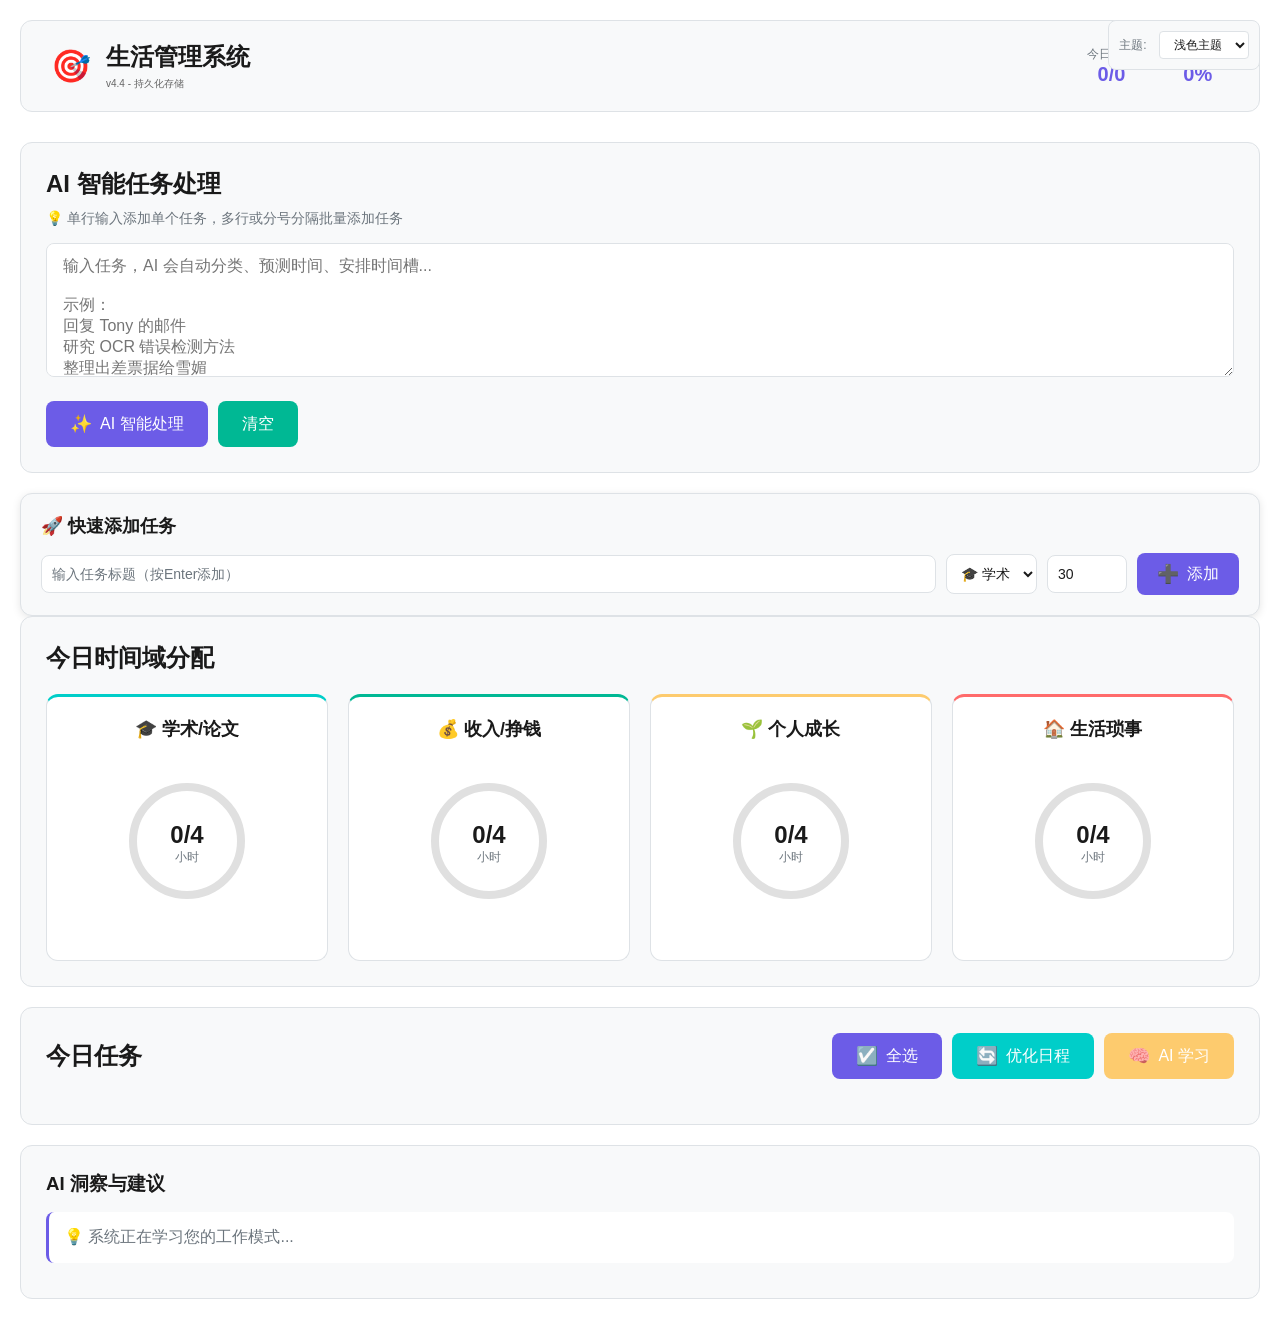
==== docs/index.html @ 6263c87d "🔧 v4.7 - 修复任务完成和404错误 - 修复clearTaskReminder未定义错误 - 修复已完成任务404错误（跳过更新已归档任务） - 优化今日已完成任务显示逻辑 - 更新所有版本号" ====
<!DOCTYPE html>
<html lang="zh">
<head>
    <meta charset="UTF-8">
    <meta name="viewport" content="width=device-width, initial-scale=1.0">
    <title>生活管理系统 v4.7 - AI智能化版本</title>
    <!-- 版本标识 -->
    <meta name="version" content="v4.7">
    <meta name="description" content="v4.7：修复任务完成显示问题，优化今日已完成任务管理">
    
    <!-- Favicon -->
    <link rel="icon" type="image/x-icon" href="./favicon.ico">
    <link rel="shortcut icon" href="./favicon.ico">
    
    <!-- PWA支持 -->
    <link rel="manifest" href="./manifest.json">
    <meta name="theme-color" content="#007AFF">
    <meta name="apple-mobile-web-app-capable" content="yes">
    <meta name="apple-mobile-web-app-status-bar-style" content="default">
    <meta name="apple-mobile-web-app-title" content="生活管理">
    <meta name="application-name" content="生活管理系统">
    <meta name="msapplication-TileColor" content="#007AFF">
    <meta name="msapplication-config" content="./assets/browserconfig.xml">
    
    <!-- iOS Safari 支持 -->
    <link rel="apple-touch-icon" sizes="180x180" href="./assets/icons/icon-192x192.png">
    <link rel="apple-touch-startup-image" href="./assets/icons/icon-512x192.png">
    
    <!-- Android Chrome 支持 -->
    <meta name="mobile-web-app-capable" content="yes">
    <meta name="mobile-web-app-status-bar-style" content="default">
    
    <!-- 主题样式 -->
    <link id="theme-stylesheet" rel="stylesheet" href="./css/theme-light.css?v=4.0">
    <!-- 移动端响应式样式 -->
    <link rel="stylesheet" href="./css/mobile.css?v=4.0">
</head>
<body>
    <!-- 主题切换器 -->
    <div class="theme-switcher">
        <label for="theme-select">主题:</label>
        <select id="theme-select" onchange="changeTheme(this.value)">
            <option value="light" selected>浅色主题</option>
            <option value="dark">深色模式</option>
        </select>
    </div>
    
    <div class="container">
        <!-- 顶部导航 -->
        <nav class="navbar">
            <div class="nav-brand">
                <span class="logo">🎯</span>
                <div>
                    <h1>生活管理系统</h1>
                    <span style="font-size: 10px; color: #666; font-weight: 500;">v4.4 - 持久化存储</span>
                </div>
            </div>
            <div class="nav-stats">
                <div class="stat-item">
                    <span class="stat-label">今日完成</span>
                    <span class="stat-value" id="todayCompleted">0/0</span>
                </div>
                <div class="stat-item">
                    <span class="stat-label">生产力分数</span>
                    <span class="stat-value" id="productivityScore">0%</span>
                </div>
            </div>
        </nav>

        <!-- AI 智能任务输入 -->
        <div class="ai-input-section">
            <h2>AI 智能任务处理</h2>
            <p class="input-hint">
                💡 单行输入添加单个任务，多行或分号分隔批量添加任务
            </p>
            <textarea id="aiTaskInput" 
                      placeholder="输入任务，AI 会自动分类、预测时间、安排时间槽...

示例：
回复 Tony 的邮件
研究 OCR 错误检测方法
整理出差票据给雪媚
法语老师通信30分钟

或用分号分隔：回复邮件；整理文档；开会讨论"
                      rows="6"></textarea>
            <div class="input-actions">
                <button onclick="aiProcessTasks()" class="btn btn-primary">
                    <span class="btn-icon">✨</span> AI 智能处理
                </button>
                <button onclick="clearInput()" class="btn btn-secondary">
                    清空
                </button>
            </div>
            <div id="aiProcessing" class="ai-processing hidden">
                <div class="loading-spinner"></div>
                <span>AI 正在处理...</span>
            </div>
            <div id="processResult" class="process-result hidden"></div>
        </div>
        
        <!-- 手工快速添加 -->
        <div class="manual-input-section">
            <h3>🚀 快速添加任务</h3>
            <div class="manual-input-flex">
                <input type="text" 
                       id="quickTaskInput" 
                       placeholder="输入任务标题（按Enter添加）" 
                       class="quick-task-input"
                       onkeypress="if(event.key==='Enter'){addQuickTask();}">
                <select id="quickTaskDomain" class="quick-task-select">
                    <option value="academic">🎓 学术</option>
                    <option value="income">💰 收入</option>
                    <option value="growth">🌱 成长</option>
                    <option value="life">🏠 生活</option>
                </select>
                <input type="number" 
                       id="quickTaskMinutes" 
                       placeholder="分钟" 
                       value="30" 
                       min="5" 
                       max="480"
                       class="quick-task-number">
                <button onclick="addQuickTask()" class="btn btn-primary quick-add-btn">
                    <span class="btn-icon">➕</span> 添加
                </button>
            </div>
        </div>

        <!-- 时间域仪表板 -->
        <div class="domain-dashboard">
            <h2>今日时间域分配</h2>
            <div class="domains-grid">
                <div class="domain-card academic" data-domain="academic">
                    <h3>🎓 学术/论文</h3>
                    <div class="progress-ring">
                        <svg width="120" height="120">
                            <circle cx="60" cy="60" r="54" fill="none" stroke="#e0e0e0" stroke-width="8"/>
                            <circle cx="60" cy="60" r="54" fill="none" stroke="#4285F4" stroke-width="8"
                                    stroke-dasharray="339.292" stroke-dashoffset="339.292"
                                    class="progress-ring-circle" id="academicProgress"/>
                        </svg>
                        <div class="progress-text">
                            <span class="hours">0/4</span>
                            <span class="label">小时</span>
                        </div>
                    </div>
                    <div class="domain-tasks" id="academicTasks"></div>
                </div>

                <div class="domain-card income" data-domain="income">
                    <h3>💰 收入/挣钱</h3>
                    <div class="progress-ring">
                        <svg width="120" height="120">
                            <circle cx="60" cy="60" r="54" fill="none" stroke="#e0e0e0" stroke-width="8"/>
                            <circle cx="60" cy="60" r="54" fill="none" stroke="#34A853" stroke-width="8"
                                    stroke-dasharray="339.292" stroke-dashoffset="339.292"
                                    class="progress-ring-circle" id="incomeProgress"/>
                        </svg>
                        <div class="progress-text">
                            <span class="hours">0/4</span>
                            <span class="label">小时</span>
                        </div>
                    </div>
                    <div class="domain-tasks" id="incomeTasks"></div>
                </div>

                <div class="domain-card growth" data-domain="growth">
                    <h3>🌱 个人成长</h3>
                    <div class="progress-ring">
                        <svg width="120" height="120">
                            <circle cx="60" cy="60" r="54" fill="none" stroke="#e0e0e0" stroke-width="8"/>
                            <circle cx="60" cy="60" r="54" fill="none" stroke="#FBBC04" stroke-width="8"
                                    stroke-dasharray="339.292" stroke-dashoffset="339.292"
                                    class="progress-ring-circle" id="growthProgress"/>
                        </svg>
                        <div class="progress-text">
                            <span class="hours">0/4</span>
                            <span class="label">小时</span>
                        </div>
                    </div>
                    <div class="domain-tasks" id="growthTasks"></div>
                </div>

                <div class="domain-card life" data-domain="life">
                    <h3>🏠 生活琐事</h3>
                    <div class="progress-ring">
                        <svg width="120" height="120">
                            <circle cx="60" cy="60" r="54" fill="none" stroke="#e0e0e0" stroke-width="8"/>
                            <circle cx="60" cy="60" r="54" fill="none" stroke="#EA4335" stroke-width="8"
                                    stroke-dasharray="339.292" stroke-dashoffset="339.292"
                                    class="progress-ring-circle" id="lifeProgress"/>
                        </svg>
                        <div class="progress-text">
                            <span class="hours">0/4</span>
                            <span class="label">小时</span>
                        </div>
                    </div>
                    <div class="domain-tasks" id="lifeTasks"></div>
                </div>
            </div>
        </div>

        <!-- 任务列表 -->
        <div class="tasks-section">
            <div class="section-header">
                <h2>今日任务</h2>
                <div class="action-buttons">
                    <button onclick="toggleSelectAll()" class="btn btn-select-all">
                        <span class="btn-icon">☑️</span> 全选
                    </button>
                    <button onclick="deleteSelectedTasks()" class="btn btn-delete-selected" style="display:none;">
                        <span class="btn-icon">🗑️</span> 删除选中
                    </button>
                    <button onclick="optimizeSchedule()" class="btn btn-optimize">
                        <span class="btn-icon">🔄</span> 优化日程
                    </button>
                    <button onclick="updateOntology()" class="btn btn-learn">
                        <span class="btn-icon">🧠</span> AI 学习
                    </button>
                </div>
            </div>
            <div id="tasksList" class="tasks-list"></div>
        </div>

        <!-- AI 洞察面板 -->
        <div class="insights-panel">
            <h3>AI 洞察与建议</h3>
            <div id="aiInsights" class="insights-content">
                <div class="insight-item">
                    💡 系统正在学习您的工作模式...
                </div>
            </div>
        </div>
    </div>

    <!-- Toast 提示 -->
    <div id="toast" class="toast"></div>

    <!-- PWA安装提示 -->
    <div id="pwa-install-banner" class="pwa-install-banner" style="display: none;">
        <div class="pwa-banner-content">
            <span>🚀 安装生活管理系统到您的设备</span>
            <div class="pwa-banner-actions">
                <button id="pwa-install-btn" class="btn btn-primary">安装</button>
                <button id="pwa-dismiss-btn" class="btn btn-secondary">稍后</button>
            </div>
        </div>
    </div>

    <!-- 加载API配置 -->
    <script src="./js/config.js?v=4.0"></script>
    <script src="./js/app.js?v=4.0"></script>
    
    <!-- 主题切换功能 -->
    <script>
        function changeTheme(theme) {
            const themeStylesheet = document.getElementById('theme-stylesheet');
            themeStylesheet.href = `./css/theme-${theme}.css?v=4.0`;
            localStorage.setItem('selectedTheme', theme);
        }
        
        // 加载保存的主题
        document.addEventListener('DOMContentLoaded', () => {
            const savedTheme = localStorage.getItem('selectedTheme') || 'light';
            document.getElementById('theme-select').value = savedTheme;
            changeTheme(savedTheme);
        });
    </script>
    
    <!-- PWA支持脚本 -->
    <script>
        // Service Worker 注册 (仅在 HTTP/HTTPS 协议下)
        if ('serviceWorker' in navigator && window.location.protocol !== 'file:') {
            window.addEventListener('load', () => {
                navigator.serviceWorker.register('./js/sw.js')
                    .then(registration => {
                        console.log('SW registered: ', registration);
                        
                        // 检查更新
                        registration.addEventListener('updatefound', () => {
                            const newWorker = registration.installing;
                            newWorker.addEventListener('statechange', () => {
                                if (newWorker.state === 'installed' && navigator.serviceWorker.controller) {
                                    // 显示更新提示
                                    showUpdateNotification(registration);
                                }
                            });
                        });
                    })
                    .catch(registrationError => {
                        console.log('SW registration failed: ', registrationError);
                    });
            });
        }

        // PWA 安装提示
        let deferredPrompt;
        
        window.addEventListener('beforeinstallprompt', (e) => {
            console.log('PWA安装提示可用');
            e.preventDefault();
            deferredPrompt = e;
            
            // 显示自定义安装横幅
            const installBanner = document.getElementById('pwa-install-banner');
            const installBtn = document.getElementById('pwa-install-btn');
            const dismissBtn = document.getElementById('pwa-dismiss-btn');
            
            // 检查用户是否之前拒绝过安装
            const dismissed = localStorage.getItem('pwa-install-dismissed');
            if (!dismissed) {
                installBanner.style.display = 'block';
                setTimeout(() => {
                    installBanner.classList.add('show');
                }, 100);
            }
            
            installBtn.addEventListener('click', async () => {
                installBanner.style.display = 'none';
                deferredPrompt.prompt();
                
                const { outcome } = await deferredPrompt.userChoice;
                console.log(`用户选择: ${outcome}`);
                
                if (outcome === 'accepted') {
                    showToast('🎉 应用安装成功！', 'success');
                } else {
                    localStorage.setItem('pwa-install-dismissed', 'true');
                }
                
                deferredPrompt = null;
            });
            
            dismissBtn.addEventListener('click', () => {
                installBanner.style.display = 'none';
                localStorage.setItem('pwa-install-dismissed', 'true');
                
                // 7天后再次显示
                setTimeout(() => {
                    localStorage.removeItem('pwa-install-dismissed');
                }, 7 * 24 * 60 * 60 * 1000);
            });
        });

        // 应用安装完成
        window.addEventListener('appinstalled', () => {
            console.log('PWA 安装完成');
            showToast('🎉 应用已添加到主屏幕！', 'success');
            localStorage.removeItem('pwa-install-dismissed');
        });

        // 显示更新通知
        function showUpdateNotification(registration) {
            const updateToast = document.createElement('div');
            updateToast.className = 'toast toast-update';
            updateToast.innerHTML = `
                <div style="display: flex; align-items: center; justify-content: space-between;">
                    <span>🔄 应用有新版本可用</span>
                    <div>
                        <button onclick="updateApp('${registration}')" class="btn btn-primary btn-small">更新</button>
                        <button onclick="this.parentElement.parentElement.parentElement.remove()" class="btn btn-secondary btn-small">稍后</button>
                    </div>
                </div>
            `;
            document.body.appendChild(updateToast);
            
            setTimeout(() => {
                updateToast.classList.add('show');
            }, 100);
        }

        // 更新应用
        function updateApp(registration) {
            const worker = registration.waiting;
            worker.postMessage({ type: 'SKIP_WAITING' });
            
            worker.addEventListener('statechange', () => {
                if (worker.state === 'activated') {
                    window.location.reload();
                }
            });
        }

        // 处理网络状态变化
        window.addEventListener('online', () => {
            showToast('🌐 网络已连接', 'success');
            // 触发后台同步
            if ('serviceWorker' in navigator && 'sync' in window.ServiceWorkerRegistration.prototype) {
                navigator.serviceWorker.ready.then(registration => {
                    return registration.sync.register('background-sync-tasks');
                });
            }
        });

        window.addEventListener('offline', () => {
            showToast('📱 离线模式 - 数据将在网络恢复时同步', 'info');
        });

        // 检测是否为PWA模式运行
        if (window.matchMedia && window.matchMedia('(display-mode: standalone)').matches) {
            console.log('在PWA模式下运行');
            document.body.classList.add('pwa-mode');
        }
    </script>

    <!-- PWA样式 -->
    <style>
        .pwa-install-banner {
            position: fixed;
            bottom: 0;
            left: 0;
            right: 0;
            background: linear-gradient(135deg, #007AFF, #0051D2);
            color: white;
            padding: 15px 20px;
            transform: translateY(100%);
            transition: transform 0.3s ease;
            z-index: 1000;
            box-shadow: 0 -4px 20px rgba(0,0,0,0.3);
        }

        .pwa-install-banner.show {
            transform: translateY(0);
        }

        .pwa-banner-content {
            display: flex;
            align-items: center;
            justify-content: space-between;
            max-width: 600px;
            margin: 0 auto;
        }

        .pwa-banner-actions {
            display: flex;
            gap: 10px;
        }

        .pwa-banner-actions .btn {
            padding: 8px 16px;
            border: none;
            border-radius: 6px;
            cursor: pointer;
            font-size: 14px;
            font-weight: 500;
        }

        .pwa-banner-actions .btn-primary {
            background: white;
            color: #007AFF;
        }

        .pwa-banner-actions .btn-secondary {
            background: rgba(255,255,255,0.2);
            color: white;
        }

        .toast-update {
            background: #4CAF50;
            color: white;
            position: fixed;
            top: 20px;
            right: 20px;
            padding: 15px 20px;
            border-radius: 8px;
            box-shadow: 0 4px 20px rgba(0,0,0,0.3);
            z-index: 1001;
        }

        .btn-small {
            padding: 4px 8px !important;
            font-size: 12px !important;
            margin-left: 5px;
        }

        /* PWA模式下的样式调整 */
        .pwa-mode {
            /* 为PWA模式添加特殊样式 */
        }

        @media (max-width: 768px) {
            .pwa-banner-content {
                flex-direction: column;
                gap: 10px;
                text-align: center;
            }
            
            .pwa-banner-actions {
                width: 100%;
                justify-content: center;
            }
        }
    </style>
</body>
</html>
---- docs/css/theme-light.css ----
/* 浅色主题 - 明亮简洁风格 */

:root {
    --bg-primary: #ffffff;
    --bg-secondary: #f8f9fa;
    --bg-tertiary: #ffffff;
    --text-primary: #1a1a1a;
    --text-secondary: #6c757d;
    --accent-purple: #6c5ce7;
    --accent-green: #00b894;
    --accent-yellow: #fdcb6e;
    --accent-red: #ff6b6b;
    --accent-blue: #00cec9;
    --border-color: #dee2e6;
}

* {
    margin: 0;
    padding: 0;
    box-sizing: border-box;
}

body {
    font-family: -apple-system, BlinkMacSystemFont, "Segoe UI", Roboto, "Helvetica Neue", Arial, sans-serif;
    background: var(--bg-primary);
    color: var(--text-primary);
    min-height: 100vh;
}

.container {
    max-width: 1400px;
    margin: 0 auto;
    padding: 20px;
}

/* 导航栏 */
.navbar {
    background: var(--bg-secondary);
    border: 1px solid var(--border-color);
    border-radius: 12px;
    padding: 20px 30px;
    display: flex;
    justify-content: space-between;
    align-items: center;
    margin-bottom: 30px;
}

.nav-brand {
    display: flex;
    align-items: center;
    gap: 15px;
}

.logo {
    font-size: 32px;
    filter: none;
}

.nav-brand h1 {
    font-size: 24px;
    font-weight: 600;
    color: var(--text-primary);
}

.nav-stats {
    display: flex;
    gap: 30px;
}

.stat-item {
    display: flex;
    flex-direction: column;
    align-items: center;
}

.stat-label {
    font-size: 12px;
    color: var(--text-secondary);
    text-transform: uppercase;
    letter-spacing: 0.5px;
}

.stat-value {
    font-size: 20px;
    font-weight: 600;
    color: var(--accent-purple);
}

/* 主题切换器 */
.theme-switcher {
    position: fixed;
    top: 20px;
    right: 20px;
    z-index: 1000;
    background: var(--bg-secondary);
    border: 1px solid var(--border-color);
    border-radius: 8px;
    padding: 10px;
}

.theme-switcher label {
    font-size: 12px;
    color: var(--text-secondary);
    margin-right: 8px;
}

.theme-switcher select {
    padding: 5px 10px;
    border-radius: 4px;
    border: 1px solid var(--border-color);
    background: var(--bg-tertiary);
    color: var(--text-primary);
    font-size: 12px;
    cursor: pointer;
}

/* AI 智能输入 */
.ai-input-section {
    background: var(--bg-secondary);
    border: 1px solid var(--border-color);
    border-radius: 12px;
    padding: 25px;
    margin-bottom: 20px;
}

.ai-input-section h2 {
    margin-bottom: 10px;
    color: var(--text-primary);
}

.input-hint {
    font-size: 14px;
    color: var(--text-secondary);
    margin-bottom: 15px;
}

.input-actions {
    display: flex;
    gap: 10px;
    margin-top: 10px;
}

.process-result {
    margin-top: 20px;
    padding: 15px;
    background: var(--bg-tertiary);
    border-radius: 8px;
    border-left: 3px solid var(--accent-purple);
}

.result-header {
    font-weight: 600;
    margin-bottom: 15px;
    color: var(--text-primary);
}

.domain-group {
    margin-bottom: 15px;
}

.domain-title {
    font-weight: 500;
    margin-bottom: 8px;
    color: var(--text-secondary);
}

.result-task-item {
    display: flex;
    justify-content: space-between;
    padding: 8px;
    background: var(--bg-primary);
    border-radius: 6px;
    margin-bottom: 5px;
}

.task-name {
    font-weight: 500;
    color: var(--text-primary);
}

.task-info {
    font-size: 12px;
    color: var(--text-secondary);
}

.input-group {
    display: flex;
    gap: 10px;
}

.task-input, textarea {
    flex: 1;
    padding: 12px 16px;
    border: 1px solid var(--border-color);
    border-radius: 8px;
    font-size: 16px;
    transition: all 0.3s ease;
    background: var(--bg-tertiary);
    color: var(--text-primary);
}

.task-input:focus, textarea:focus {
    outline: none;
    border-color: var(--accent-purple);
    box-shadow: 0 0 0 3px rgba(127, 90, 240, 0.1);
}

textarea {
    width: 100%;
    resize: vertical;
    font-family: inherit;
    margin-bottom: 10px;
}

/* 按钮 */
.btn {
    padding: 12px 24px;
    border: none;
    border-radius: 8px;
    font-size: 16px;
    font-weight: 500;
    cursor: pointer;
    transition: all 0.3s ease;
    display: inline-flex;
    align-items: center;
    gap: 8px;
}

.btn-primary {
    background: var(--accent-purple);
    color: white;
}

.btn-primary:hover {
    background: #5b4bd8;
    transform: translateY(-2px);
    box-shadow: 0 4px 12px rgba(108, 92, 231, 0.3);
}

.btn-secondary {
    background: var(--accent-green);
    color: white;
}

.btn-optimize {
    background: var(--accent-blue);
    color: white;
}

.btn-learn {
    background: var(--accent-yellow);
    color: var(--bg-primary);
}

.btn-icon {
    font-size: 18px;
}

/* AI 处理指示器 */
.ai-processing {
    display: flex;
    align-items: center;
    gap: 10px;
    margin-top: 15px;
    color: var(--accent-purple);
}

.loading-spinner {
    width: 20px;
    height: 20px;
    border: 3px solid var(--border-color);
    border-top-color: var(--accent-purple);
    border-radius: 50%;
    animation: spin 1s linear infinite;
}

@keyframes spin {
    to { transform: rotate(360deg); }
}

.hidden {
    display: none !important;
}

/* 时间域仪表板 */
.domain-dashboard {
    background: var(--bg-secondary);
    border: 1px solid var(--border-color);
    border-radius: 12px;
    padding: 25px;
    margin-bottom: 20px;
}

.domain-dashboard h2 {
    color: var(--text-primary);
    margin-bottom: 20px;
}

.domains-grid {
    display: grid;
    grid-template-columns: repeat(auto-fit, minmax(280px, 1fr));
    gap: 20px;
    margin-top: 20px;
}

.domain-card {
    background: var(--bg-tertiary);
    border-radius: 12px;
    padding: 20px;
    text-align: center;
    border: 1px solid var(--border-color);
    transition: all 0.3s ease;
}

.domain-card:hover {
    transform: translateY(-5px);
    border-color: var(--accent-purple);
}

.domain-card.academic { border-top: 3px solid var(--accent-blue); }
.domain-card.income { border-top: 3px solid var(--accent-green); }
.domain-card.growth { border-top: 3px solid var(--accent-yellow); }
.domain-card.life { border-top: 3px solid var(--accent-red); }

.domain-card h3 {
    margin-bottom: 20px;
    font-size: 18px;
    color: var(--text-primary);
}

/* 进度环 */
.progress-ring {
    position: relative;
    display: inline-block;
    margin: 20px 0;
}

.progress-ring-circle {
    transform: rotate(-90deg) !important;
    transform-origin: 50% 50%;
    transition: stroke-dashoffset 0.5s ease;
}

.progress-text {
    position: absolute;
    top: 50%;
    left: 50%;
    transform: translate(-50%, -50%);
    text-align: center;
}

.progress-text .hours {
    display: block;
    font-size: 24px;
    font-weight: 600;
    color: var(--text-primary);
}

.progress-text .label {
    display: block;
    font-size: 12px;
    color: var(--text-secondary);
}

/* 任务列表 */
.tasks-section {
    background: var(--bg-secondary);
    border: 1px solid var(--border-color);
    border-radius: 12px;
    padding: 25px;
    margin-bottom: 20px;
}

.section-header {
    display: flex;
    justify-content: space-between;
    align-items: center;
    margin-bottom: 20px;
}

.section-header h2 {
    color: var(--text-primary);
}

.action-buttons {
    display: flex;
    gap: 10px;
}

.tasks-list {
    display: flex;
    flex-direction: column;
    gap: 10px;
}

.task-item {
    background: var(--bg-tertiary);
    border-radius: 8px;
    padding: 15px;
    display: flex;
    align-items: center;
    gap: 15px;
    border-left: 4px solid var(--border-color);
    transition: all 0.3s ease;
}

.task-item:hover {
    background: var(--bg-primary);
    transform: translateX(5px);
}

.task-item.academic { border-left-color: var(--accent-blue); }
.task-item.income { border-left-color: var(--accent-green); }
.task-item.growth { border-left-color: var(--accent-yellow); }
.task-item.life { border-left-color: var(--accent-red); }

.task-checkbox {
    width: 20px;
    height: 20px;
    cursor: pointer;
    accent-color: var(--accent-purple);
}

.task-content {
    flex: 1;
}

.task-title {
    font-weight: 500;
    margin-bottom: 5px;
    color: var(--text-primary);
}

.task-meta {
    display: flex;
    gap: 15px;
    font-size: 12px;
    color: var(--text-secondary);
}

.task-actions {
    display: flex;
    gap: 10px;
}

/* AI 洞察面板 */
.insights-panel {
    background: var(--bg-secondary);
    border: 1px solid var(--border-color);
    border-radius: 12px;
    padding: 25px;
}

.insights-panel h3 {
    color: var(--text-primary);
    margin-bottom: 15px;
}

.insights-content {
    margin-top: 15px;
}

.insight-item {
    background: var(--bg-tertiary);
    border-radius: 8px;
    padding: 15px;
    margin-bottom: 10px;
    border-left: 3px solid var(--accent-purple);
    color: var(--text-secondary);
}

/* Toast 提示 */
.toast {
    position: fixed;
    bottom: 30px;
    right: 30px;
    background: var(--bg-tertiary);
    color: var(--text-primary);
    padding: 15px 20px;
    border-radius: 8px;
    border: 1px solid var(--border-color);
    transform: translateY(100px);
    opacity: 0;
    transition: all 0.3s ease;
    z-index: 1000;
}

.toast.show {
    transform: translateY(0);
    opacity: 1;
}

/* 任务选择框样式 */
.task-checkbox {
    margin-right: 10px;
    cursor: pointer;
}

.task-item.selected {
    background: var(--accent-purple);
    background: rgba(127, 90, 240, 0.1);
    border-left-color: var(--accent-purple);
}

.btn-select-all, .btn-delete-selected {
    background: var(--accent-purple);
    color: white;
}

.btn-delete-selected {
    background: var(--accent-red);
}

/* 任务类型选择器 */
.domain-selector {
    display: inline-block;
    padding: 4px 8px;
    border-radius: 4px;
    cursor: pointer;
    font-size: 12px;
    margin-left: 10px;
    border: 1px solid var(--border-color);
    background: var(--bg-primary);
}

.domain-selector:hover {
    border-color: var(--accent-purple);
}

.domain-selector.academic { background: rgba(78, 205, 196, 0.2); color: var(--accent-blue); }
.domain-selector.income { background: rgba(44, 182, 125, 0.2); color: var(--accent-green); }
.domain-selector.growth { background: rgba(255, 216, 3, 0.2); color: var(--accent-yellow); }
.domain-selector.life { background: rgba(255, 107, 107, 0.2); color: var(--accent-red); }

/* 内联编辑样式 */
.inline-edit-number, .inline-edit-select, .inline-edit-time {
    border: 1px solid var(--border-color);
    border-radius: 4px;
    padding: 2px 4px;
    font-size: 12px;
    background: var(--bg-primary);
    color: var(--text-primary);
}

.inline-edit-number {
    width: 60px;
}

.inline-edit-select {
    cursor: pointer;
}

.inline-edit-time {
    cursor: pointer;
}

/* 可编辑标题 */
.task-title[contenteditable="true"] {
    cursor: text;
    padding: 2px 4px;
    border-radius: 4px;
    transition: background 0.2s;
}

.task-title[contenteditable="true"]:hover {
    background: rgba(127, 90, 240, 0.1);
}

.task-title[contenteditable="true"]:focus {
    background: var(--bg-primary);
    outline: 2px solid var(--accent-purple);
}

/* 已完成任务样式 */
.task-item.completed {
    opacity: 0.35;
}

.task-item.completed .task-title {
    text-decoration: line-through;
    color: var(--text-secondary);
}

/* 任务状态样式设计 */

/* 进行中任务样式 - 保持原色彩，可以有动画 */
.task-item.in-progress {
    opacity: 1.0;
    /* 进行中任务保持正常颜色，允许闪烁动画 */
}

/* 暂停任务样式 - 浅色显示，不闪烁，虚化（暂停一定意味着曾经启动过） */
.task-item.paused {
    opacity: 0.5;
    background: var(--bg-secondary);
    border-left-width: 2px;
}

.task-item.paused .task-title {
    color: var(--text-secondary);
}

.task-item.paused .task-meta {
    color: var(--text-secondary);
}

/* 阻止暂停任务的所有动画效果 */
.task-item.paused *,
.task-item.paused svg *,
.task-item.paused svg path,
.task-item.paused svg circle {
    animation: none !important;
    transition: none !important;
}

/* 对暂停任务，强制移除所有动画类的效果 */
.task-item.paused svg .in-progress-ring,
.task-item.paused svg path.in-progress-ring,
.task-item.paused svg circle.in-progress-ring {
    animation: none !important;
    opacity: 0.5 !important;
    stroke-width: 4px !important;
    filter: none !important;
}

/* 暂停状态的SVG圆环样式 - 静态显示 */
svg path.paused-ring,
svg circle.paused-ring {
    animation: none !important;
    opacity: 0.5 !important;
    stroke-width: 4px !important;
    filter: none !important;
}

/* 未开始任务样式 - 不虚化，保持清晰 */
.task-item.pending {
    opacity: 1.0;
    background: var(--bg-secondary);
}

.task-item.pending .task-title {
    color: var(--text-primary); /* 与默认标题颜色一致，不虚化 */
}

.task-item.pending .task-meta {
    color: var(--text-secondary);
}

/* 阻止未开始任务的闪烁动画 */
.task-item.pending * {
    animation: none !important;
}

/* 任务分组 */
.tasks-pending, .tasks-completed {
    margin-bottom: 30px;
}

.tasks-pending h3, .tasks-completed h3 {
    font-size: 16px;
    color: var(--text-primary);
    margin-bottom: 15px;
    padding-bottom: 10px;
    border-bottom: 2px solid var(--border-color);
}

.tasks-completed h3 {
    color: var(--accent-green);
}

/* 小任务项样式 */
.mini-task.completed {
    text-decoration: line-through;
    opacity: 0.6;
}

.toast.success {
    background: var(--accent-green);
    border-color: var(--accent-green);
}

.toast.error {
    background: var(--accent-red);
    border-color: var(--accent-red);
}

.toast.info {
    background: var(--accent-blue);
    border-color: var(--accent-blue);
}

.btn-small {
    padding: 6px 12px;
    font-size: 14px;
}

.btn-danger {
    background: var(--accent-red);
    color: white;
}

.task-select-checkbox {
    width: 18px;
    height: 18px;
    cursor: pointer;
    accent-color: var(--accent-purple);
}/* 添加圆环动画和定位修复 */

/* 确保所有圆环从12点钟位置开始 - 但不影响path */
.domain-card svg circle.progress-ring-circle {
    transform-origin: center !important;
    transform: rotate(-90deg) !important;
}

/* 注释掉，因为新的渲染方式不需要这个 */
/* #academicProgress, #incomeProgress, #growthProgress, #lifeProgress {
    transform: rotate(-90deg) !important;
    transform-origin: center !important;
} */

/* 进行中圆环闪烁动画 - 1秒快速闪烁 */
svg .in-progress-ring,
svg path.in-progress-ring {
    animation: pulse-ring-fast 1s linear infinite !important;
    fill: none;
    transform-origin: center center;
}

@keyframes pulse-ring-fast {
    0%, 100% {
        opacity: 0.4;
        stroke-width: 8px;
    }
    50% {
        opacity: 1;
        stroke-width: 10px;
        filter: drop-shadow(0 0 8px currentColor);
    }
}

/* 确保SVG圆环可见 */
.domain-card svg {
    overflow: visible;
}

.domain-card svg circle {
    transition: none;
}

/* 确保path元素正确显示 */
.domain-card svg path {
    transform-origin: center !important;
}

/* 浅色背景圆环 */
.planned-progress {
    opacity: 0.2;
    transform: rotate(-90deg);
    transform-origin: center;
}

/* 任务闪烁提醒样式 - 30分钟前 */
.task-flash-warning {
    animation: flash-warning 1s ease-in-out infinite;
    border: 2px solid #ff9800 !important;
}

@keyframes flash-warning {
    0%, 100% { 
        background-color: rgba(255, 152, 0, 0.1);
        box-shadow: 0 0 10px rgba(255, 152, 0, 0.3);
    }
    50% { 
        background-color: rgba(255, 152, 0, 0.3);
        box-shadow: 0 0 20px rgba(255, 152, 0, 0.5);
    }
}

/* 手工快速添加任务栏 - 深色主题修复 */
.manual-input-section {
    margin-top: 20px;
    padding: 20px;
    background: var(--bg-secondary) !important;
    border: 1px solid var(--border-color) !important;
    border-radius: 12px !important;
    box-shadow: 0 2px 8px rgba(0, 0, 0, 0.1) !important;
}

.manual-input-section h3 {
    margin-top: 0;
    margin-bottom: 15px;
    font-size: 18px;
    color: var(--text-primary) !important;
}

.manual-input-flex {
    display: flex;
    gap: 10px;
    align-items: center;
}

.quick-task-input {
    flex: 1;
    padding: 10px;
    border: 1px solid var(--border-color);
    border-radius: 8px;
    font-size: 14px;
    background: var(--bg-tertiary);
    color: var(--text-primary);
    transition: all 0.3s ease;
}

.quick-task-input::placeholder {
    color: var(--text-secondary);
}

.quick-task-input:focus {
    outline: none;
    border-color: var(--accent-purple);
    box-shadow: 0 0 0 3px rgba(127, 90, 240, 0.1);
}

.quick-task-select {
    padding: 10px;
    border: 1px solid var(--border-color);
    border-radius: 8px;
    font-size: 14px;
    background: var(--bg-tertiary);
    color: var(--text-primary);
    cursor: pointer;
    transition: all 0.3s ease;
}

.quick-task-select:focus {
    outline: none;
    border-color: var(--accent-purple);
    box-shadow: 0 0 0 3px rgba(127, 90, 240, 0.1);
}

.quick-task-select option {
    background: var(--bg-tertiary);
    color: var(--text-primary);
}

.quick-task-number {
    width: 80px;
    padding: 10px;
    border: 1px solid var(--border-color);
    border-radius: 8px;
    font-size: 14px;
    background: var(--bg-tertiary);
    color: var(--text-primary);
    transition: all 0.3s ease;
}

.quick-task-number:focus {
    outline: none;
    border-color: var(--accent-purple);
    box-shadow: 0 0 0 3px rgba(127, 90, 240, 0.1);
}

.quick-add-btn {
    padding: 10px 20px;
    white-space: nowrap;
}

/* 任务项按钮样式 - 完全复制btn类的样式，无边框 */
.btn-timer, .btn-danger {
    padding: 12px 24px;
    border: none;
    border-radius: 8px;
    font-size: 16px;
    font-weight: 500;
    cursor: pointer;
    transition: all 0.3s ease;
    display: inline-flex;
    align-items: center;
    gap: 8px;
}

/* 开始/继续按钮 - 绿色实心 */
.btn-timer {
    background: var(--accent-green);
    color: white;
}

.btn-timer:hover {
    background: #00a87e;
    transform: translateY(-2px);
    box-shadow: 0 4px 12px rgba(0, 184, 148, 0.3);
}

/* 暂停按钮 - 黄色实心 */
.btn-timer[style*="background: #FFA500"] {
    background: var(--accent-yellow) !important;
    color: var(--bg-primary) !important;
}

.btn-timer[style*="background: #FFA500"]:hover {
    background: #e6940a !important;
    transform: translateY(-2px);
}

/* 删除按钮 - 红色实心 */
.btn-danger {
    background: var(--accent-red);
    color: white;
}

.btn-danger:hover {
    background: #ff5252;
    transform: translateY(-2px);
    box-shadow: 0 4px 12px rgba(255, 107, 107, 0.3);
}

/* 任务分组区域样式 */
.tasks-pending, .tasks-waiting, .tasks-pool, .tasks-completed {
    background: var(--bg-tertiary);
    border-radius: 12px;
    padding: 20px;
    margin-bottom: 20px;
    border: 1px solid var(--border-color);
}

.tasks-pending h3, .tasks-waiting h3, .tasks-pool h3, .tasks-completed h3 {
    color: var(--text-primary) !important;
    font-size: 16px;
    margin-bottom: 15px;
    padding-bottom: 10px;
    border-bottom: 2px solid var(--border-color);
    display: flex;
    align-items: center;
    gap: 10px;
}

.tasks-completed h3 {
    color: var(--accent-green) !important;
}

.tasks-container {
    display: flex;
    flex-direction: column;
    gap: 10px;
}

.empty-hint {
    text-align: center;
    padding: 20px;
    color: var(--text-secondary);
    font-style: italic;
    background: var(--bg-primary);
    border-radius: 8px;
    border: 2px dashed var(--border-color);
}

/* 拖拽区域样式 */
.task-drop-zone {
    transition: all 0.3s ease;
}

.task-drop-zone.drag-over {
    border-color: var(--accent-purple) !important;
    box-shadow: 0 0 20px rgba(127, 90, 240, 0.3) !important;
    transform: scale(1.02);
}

/* 无任务提示 */
.no-tasks {
    text-align: center;
    padding: 40px;
    color: var(--text-secondary);
    font-size: 16px;
    background: var(--bg-secondary);
    border-radius: 12px;
    border: 2px dashed var(--border-color);
}

/* 任务卡片拖拽状态 */
.task-item.dragging {
    opacity: 0.5;
    transform: rotate(5deg);
    z-index: 1000;
}

/* 域任务列表 */
.domain-tasks {
    margin-top: 15px;
    max-height: 120px;
    overflow-y: auto;
}

.mini-task {
    background: var(--bg-primary);
    padding: 8px 12px;
    border-radius: 6px;
    margin-bottom: 5px;
    font-size: 12px;
    color: var(--text-secondary);
    border-left: 2px solid var(--border-color);
}

.mini-task.completed {
    text-decoration: line-through;
    opacity: 0.6;
    color: var(--accent-green);
}

.no-tasks-mini {
    text-align: center;
    padding: 15px;
    color: var(--text-secondary);
    font-size: 11px;
    font-style: italic;
}
---- docs/css/mobile.css ----
/* 移动端响应式布局优化 */

/* 移动端基础样式 */
@media screen and (max-width: 768px) {
    /* 全局容器 */
    .container {
        padding: 10px;
        max-width: 100%;
    }
    
    /* 导航栏移动端优化 */
    .navbar {
        border-radius: 0;
        padding: 15px;
        flex-direction: column;
        gap: 15px;
        position: sticky;
        top: 0;
        z-index: 1000;
        background: var(--bg-secondary, white);
    }
    
    .nav-brand {
        width: 100%;
        justify-content: center;
    }
    
    .nav-brand h1 {
        font-size: 20px;
    }
    
    .nav-stats {
        width: 100%;
        justify-content: space-around;
        border-top: 1px solid var(--border-color, #e0e0e0);
        padding-top: 10px;
    }
    
    .stat-item {
        flex: 1;
        text-align: center;
    }
    
    .stat-value {
        font-size: 16px;
    }
    
    /* AI输入区域 */
    .ai-input-section {
        border-radius: 0;
        margin: 10px 0;
        padding: 15px;
    }
    
    .ai-input-section h2 {
        font-size: 18px;
    }
    
    .input-hint {
        font-size: 12px;
    }
    
    textarea {
        min-height: 80px;
        font-size: 14px;
    }
    
    .input-actions {
        flex-direction: column;
        gap: 10px;
    }
    
    .btn {
        width: 100%;
        padding: 14px 20px !important;
        font-size: 14px !important;
        justify-content: center;
    }
    
    /* 手工快速添加栏 */
    .manual-input-section {
        border-radius: 0;
        margin: 10px 0;
        padding: 15px;
    }
    
    .manual-input-section h3 {
        font-size: 16px;
    }
    
    .manual-input-flex {
        flex-direction: column;
        gap: 10px;
    }
    
    .quick-task-input,
    .quick-task-select,
    .quick-task-number {
        width: 100%;
        padding: 12px;
        font-size: 14px;
    }
    
    .quick-add-btn {
        width: 100%;
    }
    
    /* 域仪表板 */
    .domain-dashboard {
        border-radius: 0;
        margin: 10px 0;
        padding: 15px;
    }
    
    .domain-dashboard h2 {
        font-size: 18px;
    }
    
    .domains-grid {
        grid-template-columns: 1fr 1fr;
        gap: 10px;
    }
    
    .domain-card {
        padding: 15px;
        border-radius: 8px;
    }
    
    .domain-card h3 {
        font-size: 14px;
        margin-bottom: 10px;
    }
    
    /* 进度环缩小 */
    .progress-ring svg {
        width: 80px !important;
        height: 80px !important;
    }
    
    .progress-text .hours {
        font-size: 18px;
    }
    
    .progress-text .label {
        font-size: 10px;
    }
    
    /* 任务列表 */
    .tasks-section {
        border-radius: 0;
        margin: 10px 0;
        padding: 15px;
    }
    
    .section-header {
        flex-direction: column;
        gap: 10px;
        align-items: stretch;
    }
    
    .section-header h2 {
        font-size: 18px;
    }
    
    .action-buttons {
        width: 100%;
        display: grid;
        grid-template-columns: 1fr 1fr;
        gap: 8px;
    }
    
    .action-buttons .btn {
        padding: 10px !important;
        font-size: 12px !important;
    }
    
    /* 任务项 */
    .task-item {
        padding: 12px;
        border-radius: 8px;
        flex-direction: column;
        align-items: stretch;
        gap: 10px;
    }
    
    .task-checkbox {
        position: absolute;
        top: 12px;
        left: 12px;
    }
    
    .task-content {
        padding-left: 30px;
    }
    
    .task-title {
        font-size: 14px;
        line-height: 1.4;
    }
    
    .task-meta {
        flex-wrap: wrap;
        gap: 8px;
        font-size: 11px;
    }
    
    .task-actions {
        width: 100%;
        display: grid;
        grid-template-columns: 1fr 1fr;
        gap: 8px;
        padding-top: 8px;
        border-top: 1px solid var(--border-color, #e0e0e0);
    }
    
    .task-actions .btn {
        padding: 8px !important;
        font-size: 12px !important;
    }
    
    /* 任务操作按钮优化 */
    .btn-timer, .btn-danger {
        padding: 10px 16px !important;
        font-size: 13px !important;
    }
    
    /* 内联编辑 */
    .inline-edit-number {
        width: 50px;
        font-size: 11px;
    }
    
    .inline-edit-select,
    .inline-edit-time {
        font-size: 11px;
    }
    
    /* Toast提示位置 */
    .toast {
        bottom: 20px;
        right: 10px;
        left: 10px;
        font-size: 13px;
    }
    
    /* 主题切换器 */
    .theme-switcher {
        position: fixed;
        bottom: 20px;
        right: 20px;
        top: auto;
        padding: 8px;
        border-radius: 50px;
        background: var(--bg-secondary, white);
        box-shadow: 0 2px 10px rgba(0,0,0,0.2);
    }
    
    .theme-switcher label {
        display: none;
    }
    
    .theme-switcher select {
        padding: 4px 8px;
        font-size: 11px;
    }
    
    /* 隐藏桌面端元素 */
    .desktop-only {
        display: none !important;
    }
    
    /* 优化滚动 */
    body {
        -webkit-overflow-scrolling: touch;
    }
    
    /* 防止横向滚动 */
    * {
        max-width: 100vw;
        overflow-x: hidden;
    }
    
    /* 触摸优化 */
    button, .btn, input, select, textarea {
        -webkit-tap-highlight-color: transparent;
        touch-action: manipulation;
    }
}

/* 小屏手机特殊优化 */
@media screen and (max-width: 375px) {
    .domains-grid {
        grid-template-columns: 1fr;
    }
    
    .nav-brand h1 {
        font-size: 18px;
    }
    
    .progress-ring svg {
        width: 60px !important;
        height: 60px !important;
    }
    
    .progress-text .hours {
        font-size: 14px;
    }
    
    .task-item {
        padding: 10px;
    }
    
    .btn {
        padding: 12px 16px !important;
        font-size: 13px !important;
    }
}

/* 横屏模式优化 */
@media screen and (max-width: 768px) and (orientation: landscape) {
    .navbar {
        position: relative;
        flex-direction: row;
    }
    
    .domains-grid {
        grid-template-columns: repeat(4, 1fr);
    }
    
    .action-buttons {
        grid-template-columns: repeat(4, 1fr);
    }
}

/* PWA全屏模式优化 */
@media all and (display-mode: standalone) {
    body {
        padding-top: env(safe-area-inset-top);
        padding-bottom: env(safe-area-inset-bottom);
    }
    
    .navbar {
        padding-top: calc(15px + env(safe-area-inset-top));
    }
    
    .theme-switcher {
        bottom: calc(20px + env(safe-area-inset-bottom));
    }
}

/* 快捷键帮助弹窗移动端优化 */
@media screen and (max-width: 768px) {
    .shortcuts-help {
        width: 90%;
        max-width: none;
        max-height: 80vh;
        padding: 20px;
    }
    
    .shortcuts-help h3 {
        font-size: 18px;
    }
    
    .shortcut-item {
        padding: 8px;
        font-size: 12px;
    }
    
    .shortcut-key {
        padding: 3px 6px;
        font-size: 11px;
    }
}
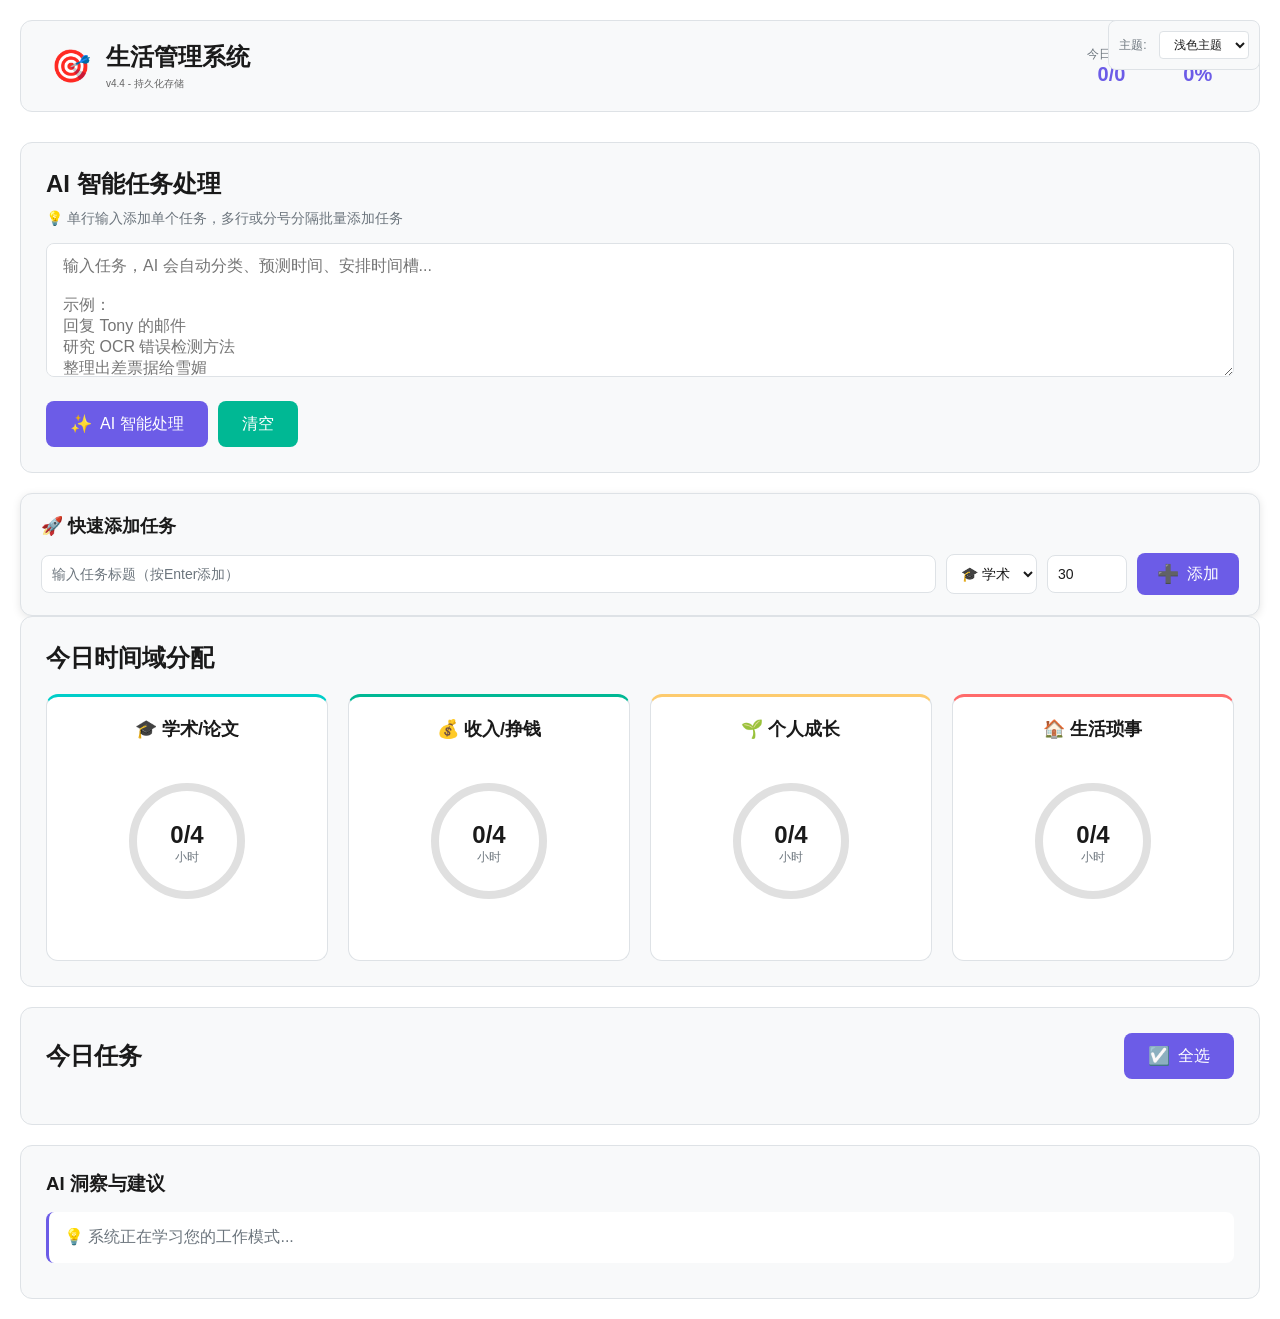
==== commit 2cabf33a: "🎯 v4.8.1 - 完整性检查和修复 - 隐藏未实现的功能按钮（优化日程、AI学习） - 确保所有API端点都有对应的后端实现 - 修复CORS问题 - 确保任务恢复功能正常工作" ====
--- a/docs/index.html
+++ b/docs/index.html
@@ -3,10 +3,10 @@
 <head>
     <meta charset="UTF-8">
     <meta name="viewport" content="width=device-width, initial-scale=1.0">
-    <title>生活管理系统 v4.7 - AI智能化版本</title>
+    <title>生活管理系统 v4.8 - AI智能化版本</title>
     <!-- 版本标识 -->
-    <meta name="version" content="v4.7">
-    <meta name="description" content="v4.7：修复任务完成显示问题，优化今日已完成任务管理">
+    <meta name="version" content="v4.8">
+    <meta name="description" content="v4.8：修复已完成任务恢复功能，完善任务状态管理">
     
     <!-- Favicon -->
     <link rel="icon" type="image/x-icon" href="./favicon.ico">
@@ -212,12 +212,14 @@
                     <button onclick="deleteSelectedTasks()" class="btn btn-delete-selected" style="display:none;">
                         <span class="btn-icon">🗑️</span> 删除选中
                     </button>
+                    <!-- 暂时隐藏未实现的功能按钮
                     <button onclick="optimizeSchedule()" class="btn btn-optimize">
                         <span class="btn-icon">🔄</span> 优化日程
                     </button>
                     <button onclick="updateOntology()" class="btn btn-learn">
                         <span class="btn-icon">🧠</span> AI 学习
                     </button>
+                    -->
                 </div>
             </div>
             <div id="tasksList" class="tasks-list"></div>
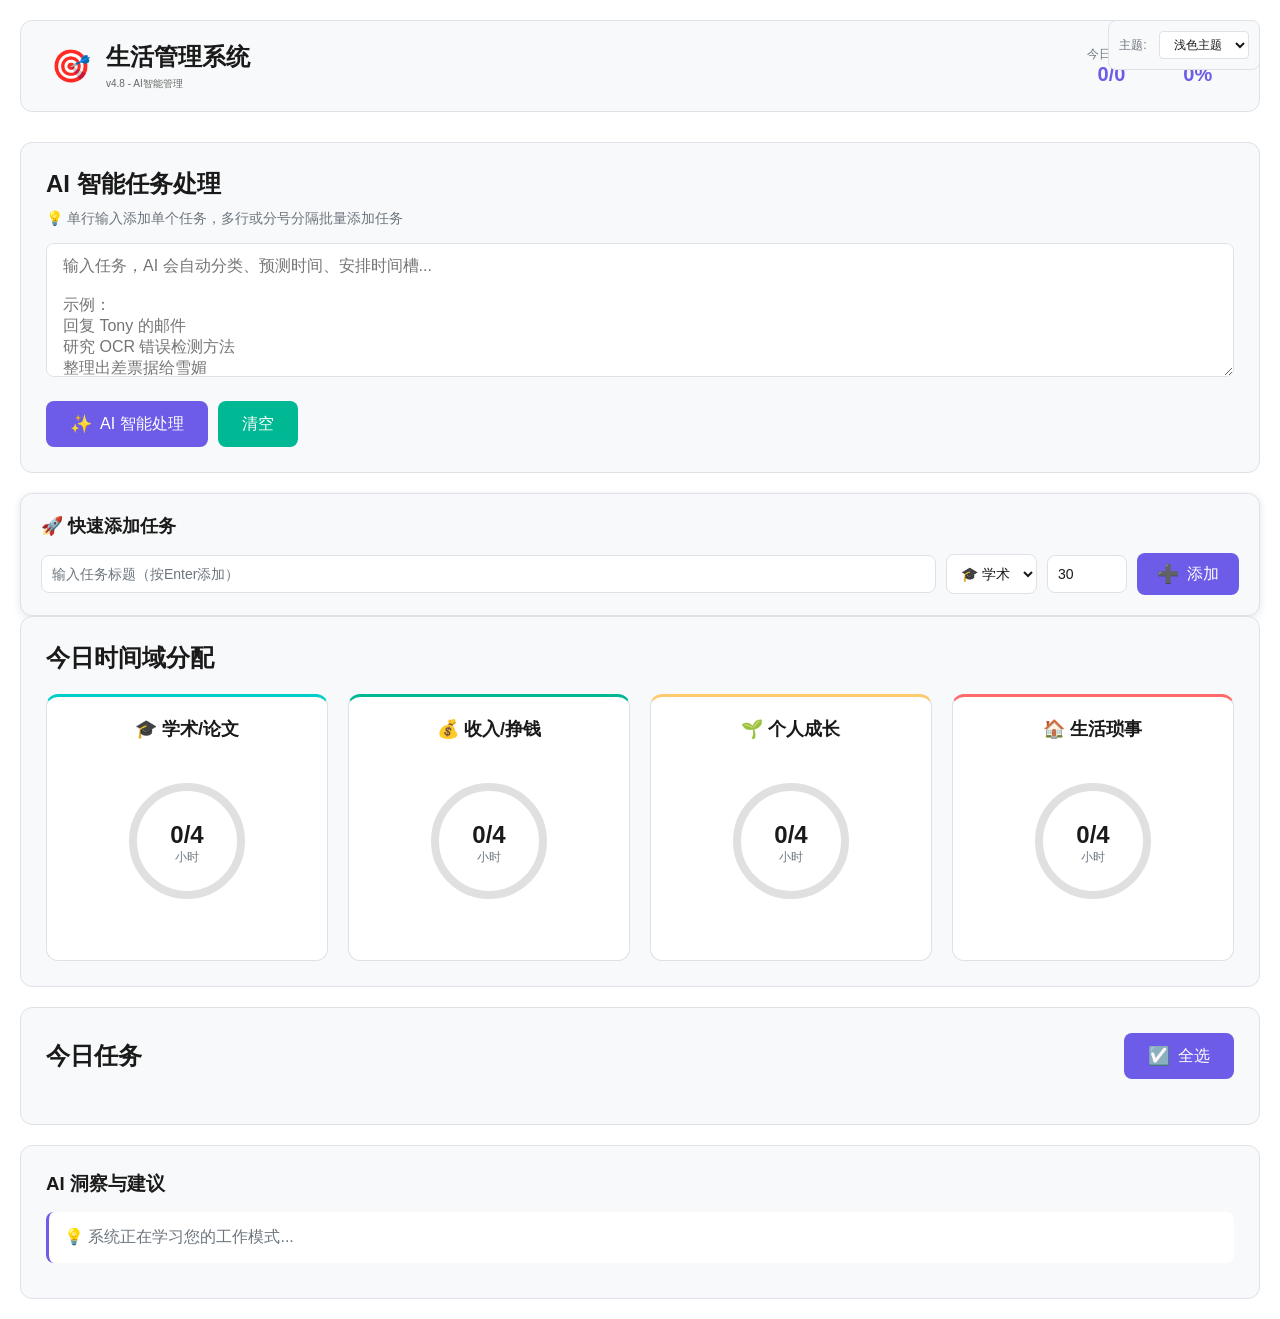
==== commit 4b78316c: "🐛 v4.8.1 - 修复已完成任务恢复功能和版本号统一 修复： - 增强已完成任务恢复的状态判断逻辑 - 添加 completed_at 字段检测支持 - 添加详细调试日志  更新： - 统一所有页" ====
--- a/docs/index.html
+++ b/docs/index.html
@@ -52,7 +52,7 @@
                 <span class="logo">🎯</span>
                 <div>
                     <h1>生活管理系统</h1>
-                    <span style="font-size: 10px; color: #666; font-weight: 500;">v4.4 - 持久化存储</span>
+                    <span style="font-size: 10px; color: #666; font-weight: 500;">v4.8 - AI智能管理</span>
                 </div>
             </div>
             <div class="nav-stats">
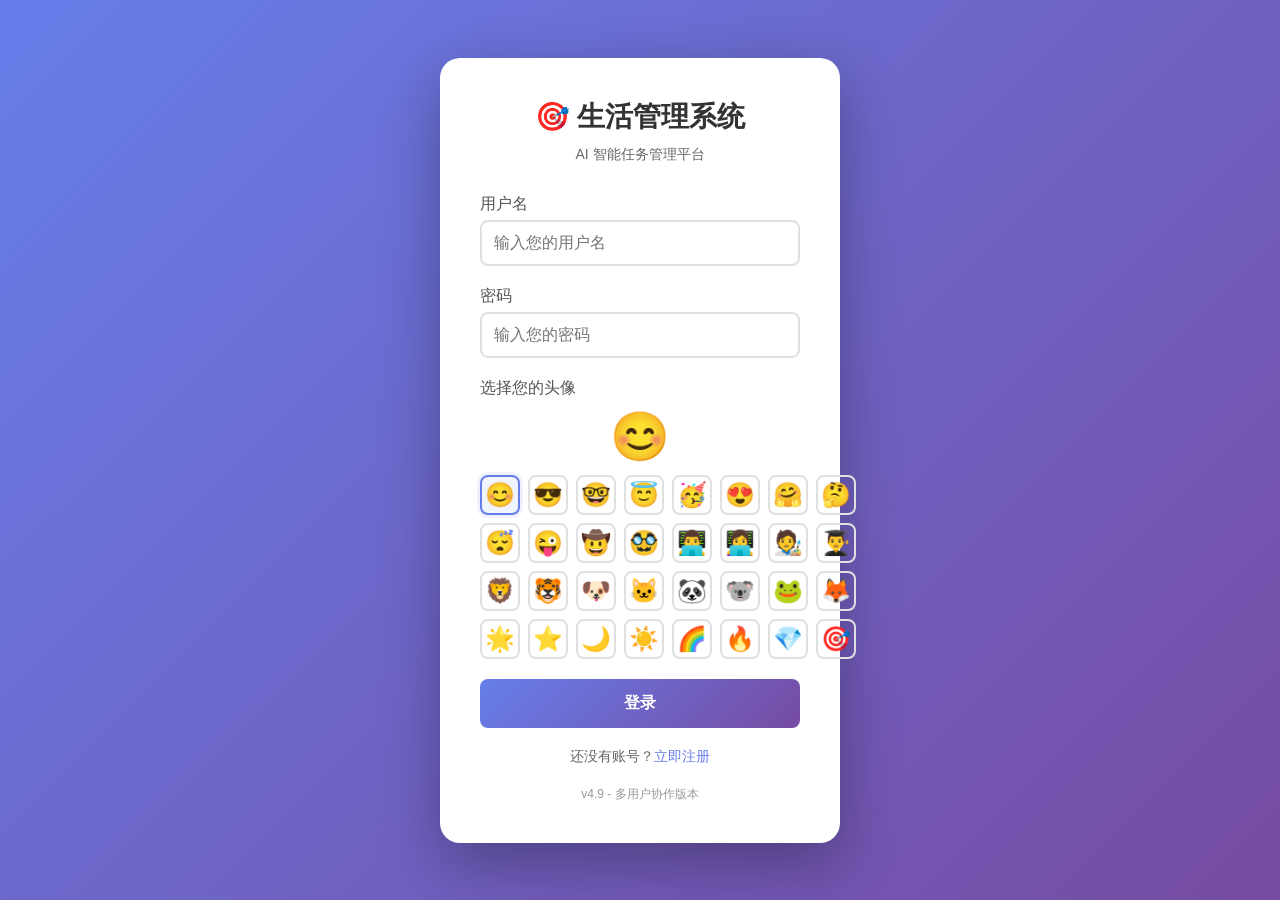
==== commit 46892a08: "✨ v4.9 - 多用户协作支持 新功能： - 添加登录页面，支持用户名密码和emoji头像选择 - 用户认证和会话管理 - 任务显示优先级（自己的任务永远在前） - 其他用户任务只读显示，不可编辑 " ====
--- a/docs/index.html
+++ b/docs/index.html
@@ -3,10 +3,10 @@
 <head>
     <meta charset="UTF-8">
     <meta name="viewport" content="width=device-width, initial-scale=1.0">
-    <title>生活管理系统 v4.8 - AI智能化版本</title>
+    <title>生活管理系统 v4.9 - 多用户协作版本</title>
     <!-- 版本标识 -->
-    <meta name="version" content="v4.8">
-    <meta name="description" content="v4.8：修复已完成任务恢复功能，完善任务状态管理">
+    <meta name="version" content="v4.9">
+    <meta name="description" content="v4.9：添加多用户支持，用户登录与任务隔离">
     
     <!-- Favicon -->
     <link rel="icon" type="image/x-icon" href="./favicon.ico">
@@ -52,7 +52,7 @@
                 <span class="logo">🎯</span>
                 <div>
                     <h1>生活管理系统</h1>
-                    <span style="font-size: 10px; color: #666; font-weight: 500;">v4.8 - AI智能管理</span>
+                    <span style="font-size: 10px; color: #666; font-weight: 500;">v4.9 - 多用户协作</span>
                 </div>
             </div>
             <div class="nav-stats">
@@ -63,6 +63,11 @@
                 <div class="stat-item">
                     <span class="stat-label">生产力分数</span>
                     <span class="stat-value" id="productivityScore">0%</span>
+                </div>
+                <div class="stat-item user-info" style="margin-left: 20px; display: flex; align-items: center; gap: 8px;">
+                    <span id="userAvatar" style="font-size: 24px;">😊</span>
+                    <span id="userName" style="color: #666; font-weight: 500;">用户</span>
+                    <button id="logoutBtn" style="background: #ff4444; color: white; border: none; padding: 4px 12px; border-radius: 6px; cursor: pointer; font-size: 12px;">退出</button>
                 </div>
             </div>
         </nav>
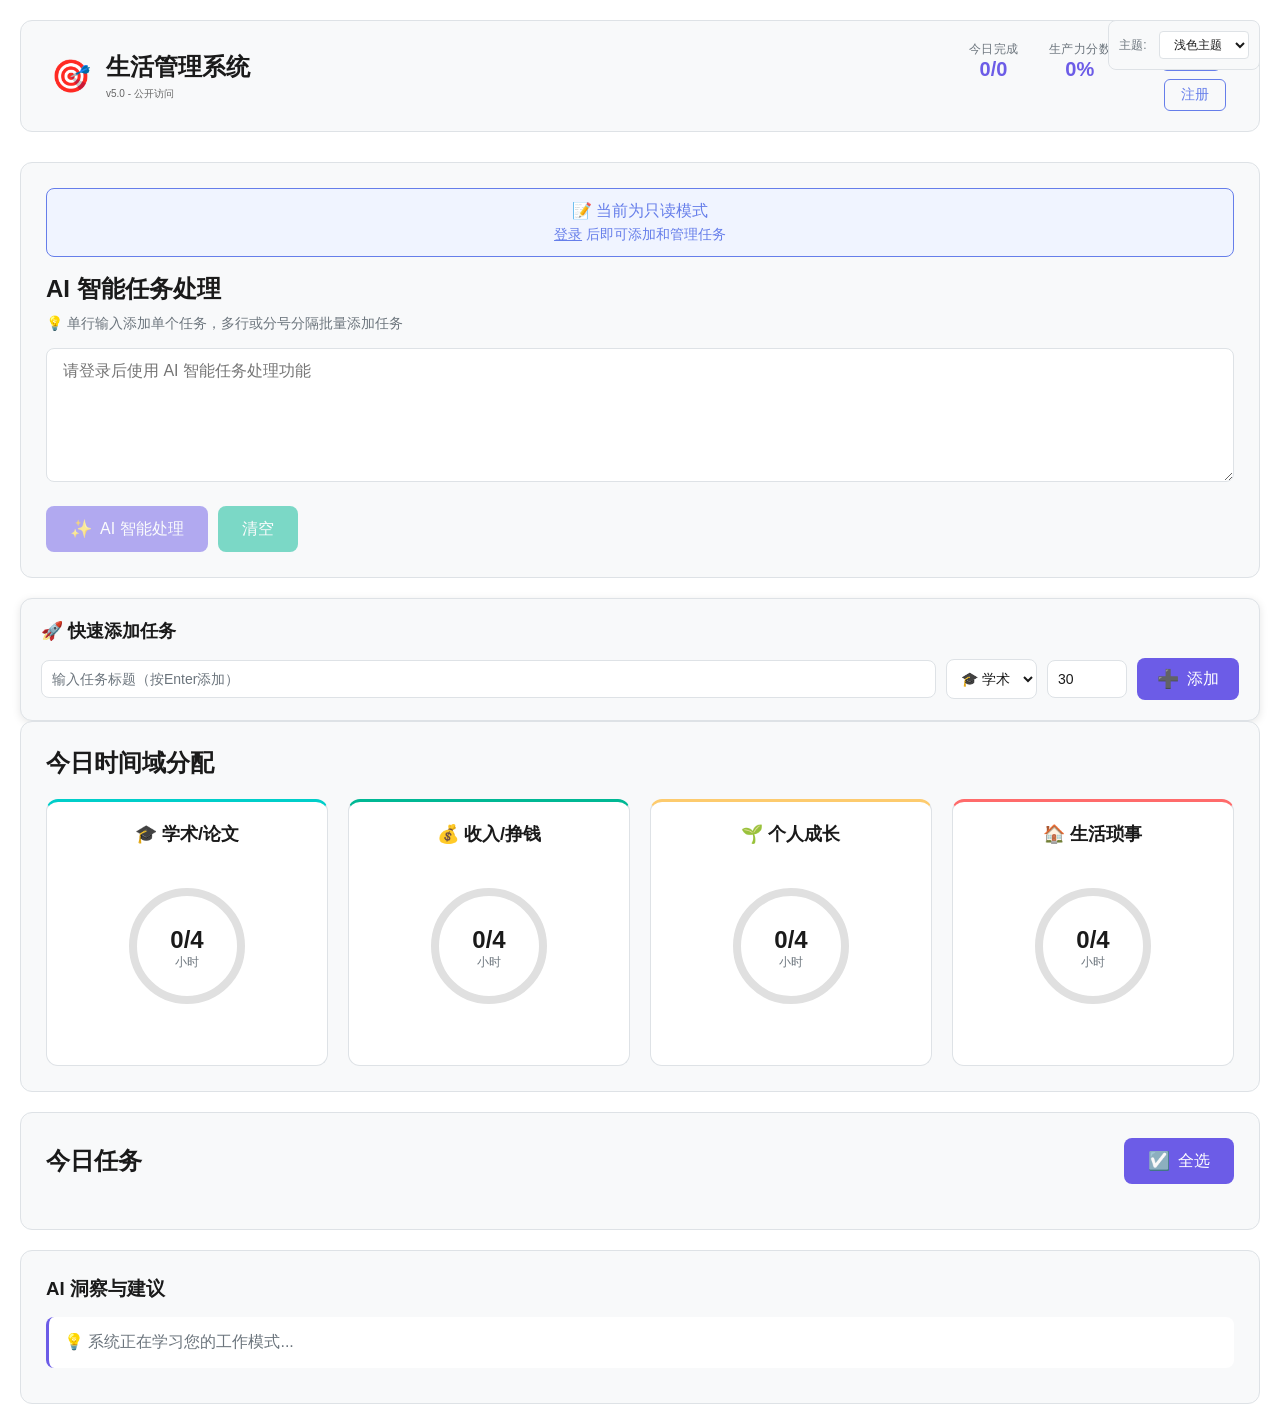
==== commit 90d0f88f: "🔄 同步 docs 目录用于 GitHub Pages 部署 (v5.0)" ====
--- a/docs/index.html
+++ b/docs/index.html
@@ -3,10 +3,10 @@
 <head>
     <meta charset="UTF-8">
     <meta name="viewport" content="width=device-width, initial-scale=1.0">
-    <title>生活管理系统 v4.9 - 多用户协作版本</title>
+    <title>生活管理系统 v5.0 - 公开访问版本</title>
     <!-- 版本标识 -->
-    <meta name="version" content="v4.9">
-    <meta name="description" content="v4.9：添加多用户支持，用户登录与任务隔离">
+    <meta name="version" content="v5.0">
+    <meta name="description" content="v5.0：公开访问模式，未登录用户可查看任务">
     
     <!-- Favicon -->
     <link rel="icon" type="image/x-icon" href="./favicon.ico">
@@ -52,7 +52,7 @@
                 <span class="logo">🎯</span>
                 <div>
                     <h1>生活管理系统</h1>
-                    <span style="font-size: 10px; color: #666; font-weight: 500;">v4.9 - 多用户协作</span>
+                    <span style="font-size: 10px; color: #666; font-weight: 500;">v5.0 - 公开访问</span>
                 </div>
             </div>
             <div class="nav-stats">
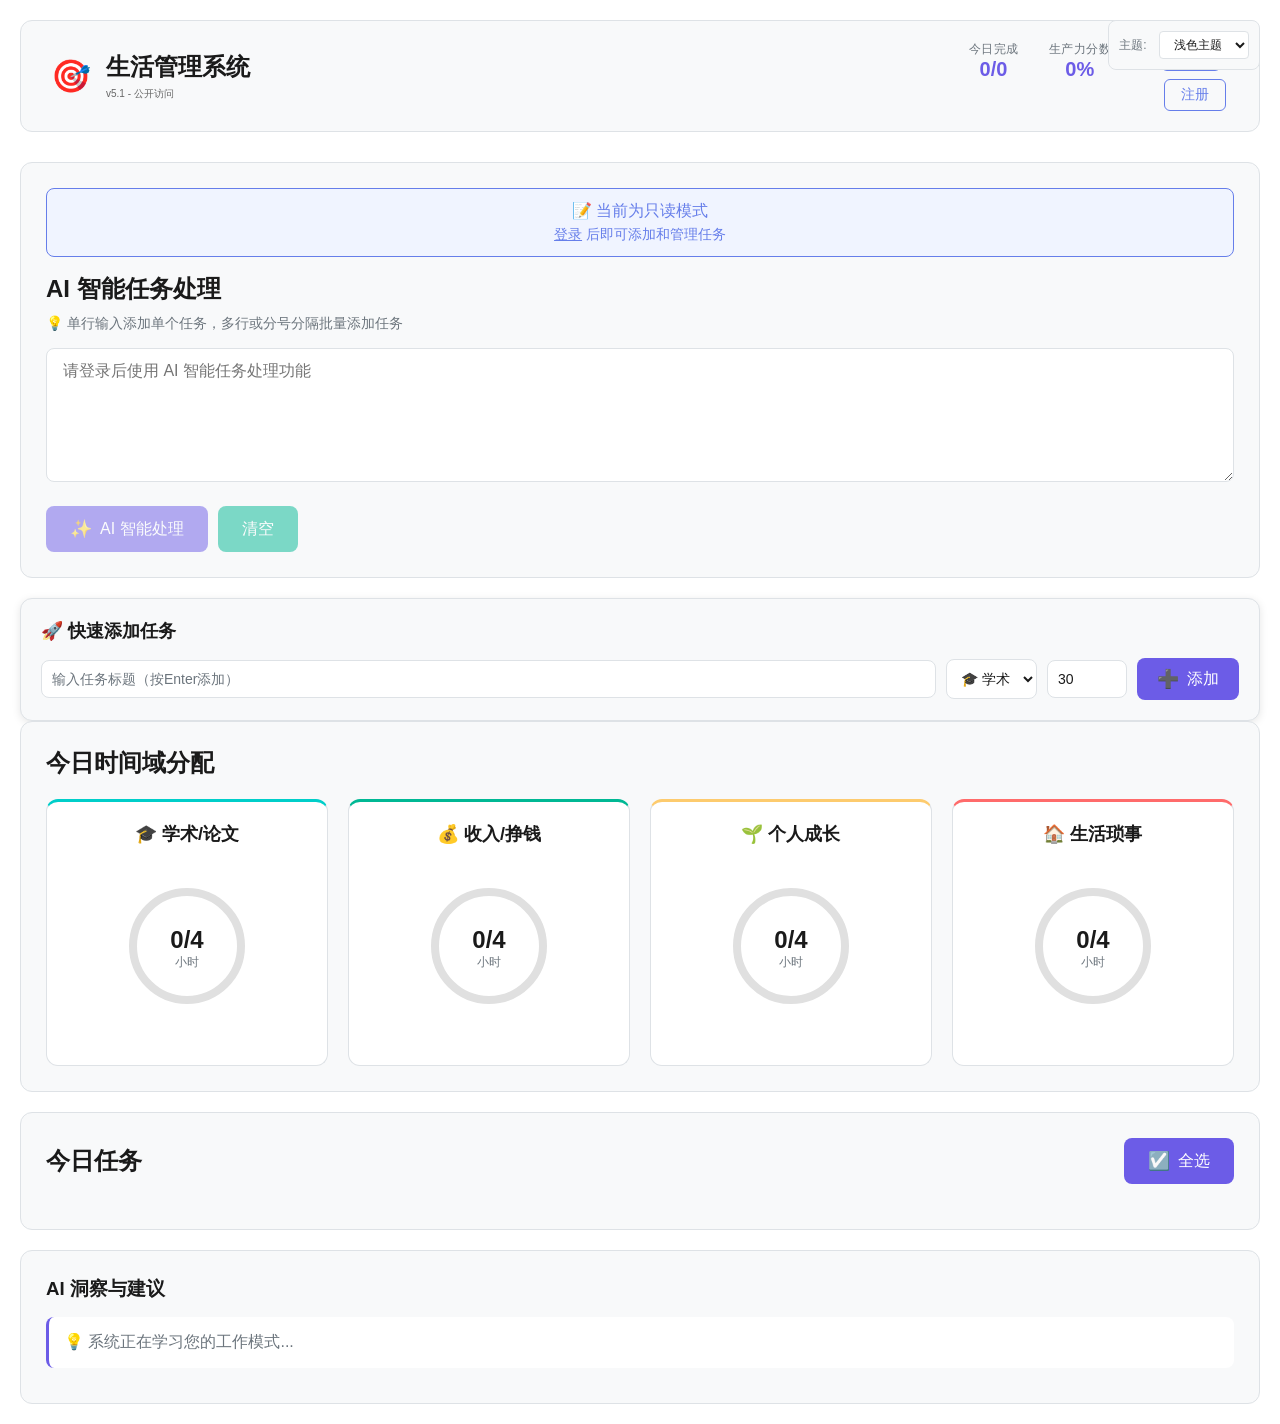
==== commit 7b00aeed: "🎯 升级版本到 v5.1 - 综合修复多个问题 - 已完成任务时间正确显示 - CORS错误修复完成" ====
--- a/docs/index.html
+++ b/docs/index.html
@@ -3,10 +3,10 @@
 <head>
     <meta charset="UTF-8">
     <meta name="viewport" content="width=device-width, initial-scale=1.0">
-    <title>生活管理系统 v5.0 - 公开访问版本</title>
+    <title>生活管理系统 v5.1 - 公开访问版本</title>
     <!-- 版本标识 -->
-    <meta name="version" content="v5.0">
-    <meta name="description" content="v5.0：公开访问模式，未登录用户可查看任务">
+    <meta name="version" content="v5.1">
+    <meta name="description" content="v5.1：公开访问模式，未登录用户可查看任务">
     
     <!-- Favicon -->
     <link rel="icon" type="image/x-icon" href="./favicon.ico">
@@ -52,7 +52,7 @@
                 <span class="logo">🎯</span>
                 <div>
                     <h1>生活管理系统</h1>
-                    <span style="font-size: 10px; color: #666; font-weight: 500;">v5.0 - 公开访问</span>
+                    <span style="font-size: 10px; color: #666; font-weight: 500;">v5.1 - 公开访问</span>
                 </div>
             </div>
             <div class="nav-stats">
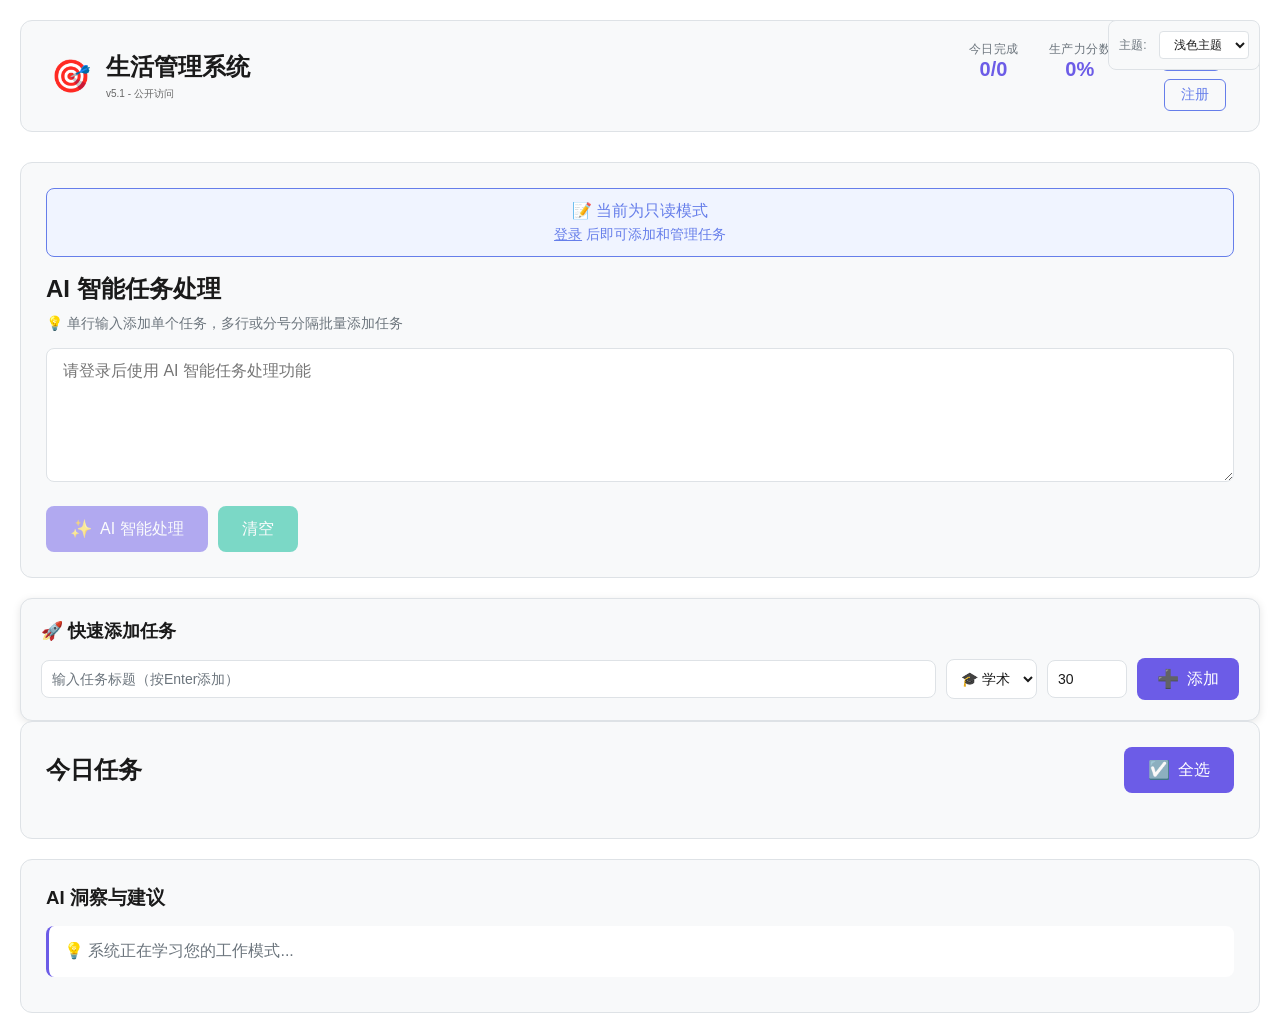
==== commit 9488a2e0: "🎨 调整布局：时间域分配移到任务池后、已完成前 - 今日时间域分配从页面顶部移到任务池之后 - 现在顺序：今日任务 → 等待中 → 任务池 → 时间域分配 → 今日已完成 - 改善页面信息流，更符合使" ====
--- a/docs/index.html
+++ b/docs/index.html
@@ -132,80 +132,6 @@
             </div>
         </div>
 
-        <!-- 时间域仪表板 -->
-        <div class="domain-dashboard">
-            <h2>今日时间域分配</h2>
-            <div class="domains-grid">
-                <div class="domain-card academic" data-domain="academic">
-                    <h3>🎓 学术/论文</h3>
-                    <div class="progress-ring">
-                        <svg width="120" height="120">
-                            <circle cx="60" cy="60" r="54" fill="none" stroke="#e0e0e0" stroke-width="8"/>
-                            <circle cx="60" cy="60" r="54" fill="none" stroke="#4285F4" stroke-width="8"
-                                    stroke-dasharray="339.292" stroke-dashoffset="339.292"
-                                    class="progress-ring-circle" id="academicProgress"/>
-                        </svg>
-                        <div class="progress-text">
-                            <span class="hours">0/4</span>
-                            <span class="label">小时</span>
-                        </div>
-                    </div>
-                    <div class="domain-tasks" id="academicTasks"></div>
-                </div>
-
-                <div class="domain-card income" data-domain="income">
-                    <h3>💰 收入/挣钱</h3>
-                    <div class="progress-ring">
-                        <svg width="120" height="120">
-                            <circle cx="60" cy="60" r="54" fill="none" stroke="#e0e0e0" stroke-width="8"/>
-                            <circle cx="60" cy="60" r="54" fill="none" stroke="#34A853" stroke-width="8"
-                                    stroke-dasharray="339.292" stroke-dashoffset="339.292"
-                                    class="progress-ring-circle" id="incomeProgress"/>
-                        </svg>
-                        <div class="progress-text">
-                            <span class="hours">0/4</span>
-                            <span class="label">小时</span>
-                        </div>
-                    </div>
-                    <div class="domain-tasks" id="incomeTasks"></div>
-                </div>
-
-                <div class="domain-card growth" data-domain="growth">
-                    <h3>🌱 个人成长</h3>
-                    <div class="progress-ring">
-                        <svg width="120" height="120">
-                            <circle cx="60" cy="60" r="54" fill="none" stroke="#e0e0e0" stroke-width="8"/>
-                            <circle cx="60" cy="60" r="54" fill="none" stroke="#FBBC04" stroke-width="8"
-                                    stroke-dasharray="339.292" stroke-dashoffset="339.292"
-                                    class="progress-ring-circle" id="growthProgress"/>
-                        </svg>
-                        <div class="progress-text">
-                            <span class="hours">0/4</span>
-                            <span class="label">小时</span>
-                        </div>
-                    </div>
-                    <div class="domain-tasks" id="growthTasks"></div>
-                </div>
-
-                <div class="domain-card life" data-domain="life">
-                    <h3>🏠 生活琐事</h3>
-                    <div class="progress-ring">
-                        <svg width="120" height="120">
-                            <circle cx="60" cy="60" r="54" fill="none" stroke="#e0e0e0" stroke-width="8"/>
-                            <circle cx="60" cy="60" r="54" fill="none" stroke="#EA4335" stroke-width="8"
-                                    stroke-dasharray="339.292" stroke-dashoffset="339.292"
-                                    class="progress-ring-circle" id="lifeProgress"/>
-                        </svg>
-                        <div class="progress-text">
-                            <span class="hours">0/4</span>
-                            <span class="label">小时</span>
-                        </div>
-                    </div>
-                    <div class="domain-tasks" id="lifeTasks"></div>
-                </div>
-            </div>
-        </div>
-
         <!-- 任务列表 -->
         <div class="tasks-section">
             <div class="section-header">
